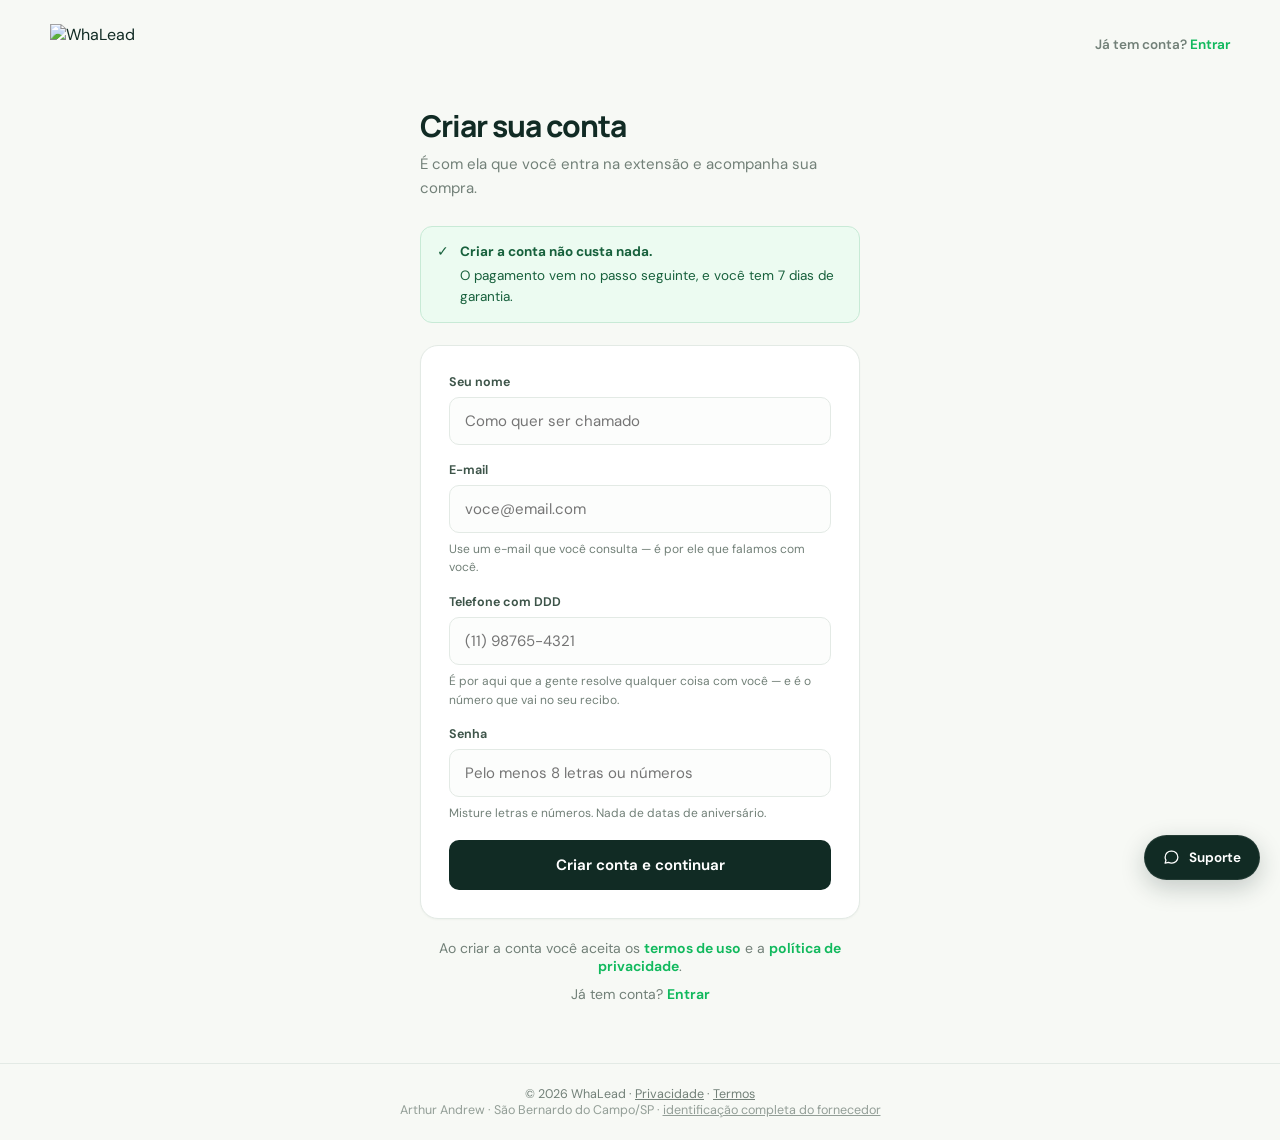
==== criar-conta.html @ dfea1ca1 "Add files via upload" ====
<!doctype html>
<html lang="pt-BR">
<head>
<meta charset="utf-8">
<meta name="viewport" content="width=device-width,initial-scale=1">
<title>Criar conta — WhaLead</title>
<meta name="robots" content="noindex">
<meta name="google" content="notranslate">
<link rel="icon" href="favicon.ico" sizes="any">
<link rel="icon" type="image/png" sizes="192x192" href="icone-192.png">
<link rel="icon" type="image/png" sizes="512x512" href="icone-512.png">
<link rel="apple-touch-icon" href="icone-192.png">
<link rel="stylesheet" href="conta.css">
</head>
<body>
<header>
  <a class="brand" href="index.html"><img src="logo-whalead.png" alt="WhaLead"></a>
  <nav>Já tem conta? <a href="entrar.html" style="color:#11b95d;font-weight:650">Entrar</a></nav>
</header>

<main><div class="caixa">
  <h1>Criar sua conta</h1>
  <p class="sub">É com ela que você entra na extensão e acompanha sua compra.</p>

  <div class="selo"><span>✓</span><span><b>Criar a conta não custa nada.</b>
    O pagamento vem no passo seguinte, e você tem
    <span data-t="garantia">7</span> dias de garantia.</span></div>

  <form id="f" novalidate>
    <div class="erro" id="erro"></div>
    <div class="campo">
      <label for="nome">Seu nome</label>
      <input id="nome" autocomplete="name" placeholder="Como quer ser chamado">
    </div>
    <div class="campo">
      <label for="email">E-mail</label>
      <input id="email" type="email" autocomplete="email" placeholder="voce@email.com" required>
      <p class="dica">Use um e-mail que você consulta — é por ele que falamos com você.</p>
    </div>
    <div class="campo">
      <label for="tel">Telefone com DDD</label>
      <input id="tel" type="tel" inputmode="numeric" autocomplete="tel"
             placeholder="(11) 98765-4321" maxlength="16" required>
      <p class="dica">É por aqui que a gente resolve qualquer coisa com você — e é o
        número que vai no seu recibo.</p>
    </div>
    <div class="campo">
      <label for="senha">Senha</label>
      <input id="senha" type="password" autocomplete="new-password"
             placeholder="Pelo menos 8 letras ou números" required>
      <p class="dica">Misture letras e números. Nada de datas de aniversário.</p>
    </div>
    <button id="bt" type="submit">Criar conta e continuar</button>
  </form>

  <p class="pe">Ao criar a conta você aceita os <a href="termos.html">termos de uso</a>
    e a <a href="privacidade.html">política de privacidade</a>.</p>
  <p class="pe" style="margin-top:10px">Já tem conta?
    <a href="entrar.html">Entrar</a></p>
</div></main>

<footer>© <span data-t="ano">2026</span> WhaLead ·
  <a href="privacidade.html">Privacidade</a> · <a href="termos.html">Termos</a>
  <!-- Decreto 7.962/2013, art. 2º: quem vende tem que estar identificado
       em local de fácil visualização, em toda página que oferta ou fecha. -->
  <br><span style="font-size:12.5px;opacity:.75">Arthur Andrew · São Bernardo do Campo/SP · <a href="termos.html#identificacao">identificação completa do fornecedor</a></span></footer>

<script src="config.js?v=10"></script>
<script src="comum.js?v=10"></script>
<script>
(function () {
  var C = window.WHALEAD_CONFIG || {};
  var f = document.getElementById('f'), bt = document.getElementById('bt'),
      cx = document.getElementById('erro');

  function erro(t) { cx.textContent = t; cx.className = 'erro on';
    bt.disabled = false; bt.textContent = 'Criar conta e continuar'; }

  /* ---- telefone: a pessoa digita só números e a tela formata sozinha ---- */
  var so = function (v) {
    return String(v || '').replace(/\D+/g, '').replace(/^0+/, '')
      .replace(/^55(?=\d{10,11}$)/, '').slice(0, 11);
  };
  function mascara(v) {
    var n = so(v);
    if (n.length <= 2)  return n.length ? '(' + n : '';
    if (n.length <= 6)  return '(' + n.slice(0,2) + ') ' + n.slice(2);
    if (n.length <= 10) return '(' + n.slice(0,2) + ') ' + n.slice(2,6) + '-' + n.slice(6);
    return '(' + n.slice(0,2) + ') ' + n.slice(2,7) + '-' + n.slice(7);
  }
  function problemaDoTelefone(n) {
    if (!n) return 'Escreva seu telefone com DDD.';
    if (n.length < 10) return 'Faltam dígitos no telefone. Escreva o DDD e o número.';
    if (Number(n.slice(0,2)) < 11) return 'Esse DDD não existe. Confira os dois primeiros dígitos.';
    if (n.length === 11 && n[2] !== '9')
      return 'Celular tem 9 na frente do número. Confira, ou tire um dígito se for fixo.';
    if (/^(\d)\1+$/.test(n.slice(2))) return 'Esse número não parece de verdade. Confira.';
    return '';
  }
  var cTel = document.getElementById('tel');
  cTel.addEventListener('input', function () { cTel.value = mascara(cTel.value); });
  cTel.addEventListener('blur', function () { cTel.value = mascara(cTel.value); });

  f.addEventListener('submit', async function (ev) {
    ev.preventDefault();
    cx.className = 'erro';
    var email = document.getElementById('email').value.trim(),
        senha = document.getElementById('senha').value,
        tel   = so(document.getElementById('tel').value);
    if (!email) return erro('Escreva seu e-mail.');
    var ruimTel = problemaDoTelefone(tel);
    if (ruimTel) return erro(ruimTel);
    if (senha.length < 8) return erro('A senha precisa de pelo menos 8 letras ou números.');

    if (!C.api) {   // servidor ainda não publicado: segue direto ao pagamento
      location.href = C.checkoutUrl || 'index.html';
      return;
    }
    bt.disabled = true; bt.textContent = 'Criando…';
    try {
      var r = await fetch(C.api + '/criar-conta', {
        method: 'POST', headers: { 'content-type': 'application/json' },
        body: JSON.stringify({ nome: document.getElementById('nome').value.trim(),
          email: email, telefone: tel, senha: senha, apelido: 'Site' })
      });
      var j = await r.json();
      if (!j.ok) return erro(j.erro === 'ja_existe'
        ? 'Já existe uma conta com esse e-mail. Use "Entrar" ali em cima.'
        : (j.erro || 'Não consegui criar a conta agora. Tente de novo.'));
      localStorage.setItem('wl_sessao', j.sessao);
      localStorage.setItem('wl_email', j.email);
      location.href = 'painel.html?comprar=1';
    } catch (e) {
      erro('Não consegui falar com o servidor. Confira sua internet e tente de novo.');
    }
  });
})();
</script>
</body>
</html>
---- conta.css ----
/* páginas de conta — mesma linguagem visual da página de vendas */
@import url('https://fonts.googleapis.com/css2?family=DM+Sans:wght@400;500;600;700&family=Manrope:wght@600;700;750;800&display=swap');
:root{--green:#64ed92;--bright:#17cb68;--ink:#112b24;--muted:#728078;
  --line:#e3eae5;--cream:#f7f9f5;--bad:#c0392b}
*{box-sizing:border-box}
body{margin:0;color:var(--ink);font-family:'DM Sans',sans-serif;background:var(--cream);
  min-height:100vh;display:grid;grid-template-rows:auto 1fr auto;-webkit-font-smoothing:antialiased}
a{color:inherit;text-decoration:none}
header{height:88px;max-width:1240px;margin:auto;width:100%;display:flex;
  align-items:center;justify-content:space-between;padding:0 30px}
.brand img{height:40px;object-fit:contain;display:block}
header nav{font-size:13.5px;font-weight:600;color:var(--muted)}
header nav a:hover{color:var(--ink)}
main{display:grid;place-items:center;padding:20px 24px 60px;width:100%}
.caixa{width:100%;max-width:440px}
h1{font:750 30px/1.2 Manrope,sans-serif;letter-spacing:-1px;margin:0 0 8px}
.sub{color:var(--muted);font-size:15px;line-height:1.6;margin:0 0 26px}
form,.cartao{background:#fff;border:1px solid var(--line);border-radius:18px;padding:28px;
  box-shadow:0 1px 2px rgba(17,43,36,.04)}
label{display:block;font-size:12.5px;font-weight:650;margin:0 0 7px;color:#3d5449}
.campo{margin-bottom:17px}
input{width:100%;font:inherit;font-size:15px;padding:13px 15px;border:1px solid var(--line);
  border-radius:10px;background:#fcfdfc;color:inherit;transition:border-color .15s}
input:focus{outline:none;border-color:var(--bright);background:#fff;
  box-shadow:0 0 0 3px rgba(23,203,104,.12)}
.dica{font-size:12px;color:var(--muted);margin:7px 0 0;line-height:1.55}
/* O Chrome pinta de azul o campo que ele preenche sozinho e estraga a página.
   Não dá para mudar o fundo direto: só a sombra interna engana o navegador. */
input:-webkit-autofill,input:-webkit-autofill:hover,input:-webkit-autofill:focus{
  -webkit-text-fill-color:var(--ink);-webkit-box-shadow:0 0 0 40px #fcfdfc inset;
  box-shadow:0 0 0 40px #fcfdfc inset;caret-color:var(--ink);
  transition:background-color 9999s ease-in-out 0s}
input:-webkit-autofill:focus{-webkit-box-shadow:0 0 0 40px #fff inset,
  0 0 0 3px rgba(23,203,104,.12);box-shadow:0 0 0 40px #fff inset,
  0 0 0 3px rgba(23,203,104,.12)}
button,.btn{width:100%;border:0;cursor:pointer;font:650 15px 'DM Sans',sans-serif;color:#fff;
  background:var(--ink);border-radius:10px;padding:15px;margin-top:6px;transition:background .18s;
  display:block;text-align:center}
button:hover:not(:disabled),.btn:hover{background:#0b1f1a}
button:disabled{opacity:.55;cursor:progress}
.btn.verde{background:var(--bright)}.btn.verde:hover{background:#14a85b}
.btn.claro{background:#fff;color:var(--ink);border:1px solid var(--line);margin-top:9px}
.btn.claro:hover{background:var(--cream)}
.erro{display:none;background:#fdecea;border:1px solid #f5c6c0;color:var(--bad);
  border-radius:10px;padding:12px 14px;font-size:13.5px;margin-bottom:17px;line-height:1.5}
.erro.on{display:block}
.selo{display:flex;gap:11px;align-items:flex-start;background:#ecfbf1;border:1px solid #c8ead6;
  border-radius:12px;padding:14px 16px;margin-bottom:22px;font-size:13.5px;
  color:#17603c;line-height:1.6}
.selo b{display:block;margin-bottom:2px}
.pe{text-align:center;margin:20px 0 0;font-size:14px;color:var(--muted)}
.pe a{color:#11b95d;font-weight:650}
.esq{text-align:right;margin:-8px 0 17px}
.esq a{font-size:12.5px;color:var(--muted)}
footer{border-top:1px solid var(--line);padding:22px 30px;font-size:12.5px;color:var(--muted);
  text-align:center}
footer a{color:var(--muted);text-decoration:underline}
/* painel */
.pino{display:inline-flex;align-items:center;gap:7px;font-size:12px;font-weight:700;
  padding:6px 13px;border-radius:30px;letter-spacing:.3px}
.p-ativo{background:#ecfbf1;color:#11803f}.p-sem{background:#fdecea;color:var(--bad)}
.p-teste{background:#fff7e6;color:#9a6700}
.cartao h2{font:750 21px Manrope,sans-serif;margin:10px 0 6px;letter-spacing:-.5px}
.cartao h3{font:700 15px Manrope,sans-serif;margin:0 0 14px}
.cartao p{color:var(--muted);margin:0;font-size:14.5px;line-height:1.6}
.cartao+.cartao{margin-top:16px}
dl{display:grid;grid-template-columns:auto 1fr;gap:11px 22px;margin:0;font-size:14.5px}
dt{color:var(--muted)}dd{margin:0;font-weight:600;word-break:break-word}
ol{margin:0;padding-left:20px;color:var(--muted);font-size:14.5px}
ol li{margin-bottom:9px}ol b{color:var(--ink)}
.carregando{text-align:center;padding:70px 0;color:var(--muted)}
.oculto{display:none}
.sairlink{background:none;border:0;color:var(--muted);font:inherit;font-size:13.5px;
  cursor:pointer;padding:8px;width:auto;margin:0}
.sairlink:hover{color:var(--bad);background:none}

/* aviso verde de "deu certo" — usado em esqueci.html e redefinir.html */
.feito{
  display:none; background:#e6fbef; border:1px solid #9fe3bf; color:#0b5c36;
  border-radius:10px; padding:14px 16px; margin:0 0 16px; font-size:14.5px; line-height:1.55;
}
.feito.on{ display:block }
.feito b{ color:#07401f }
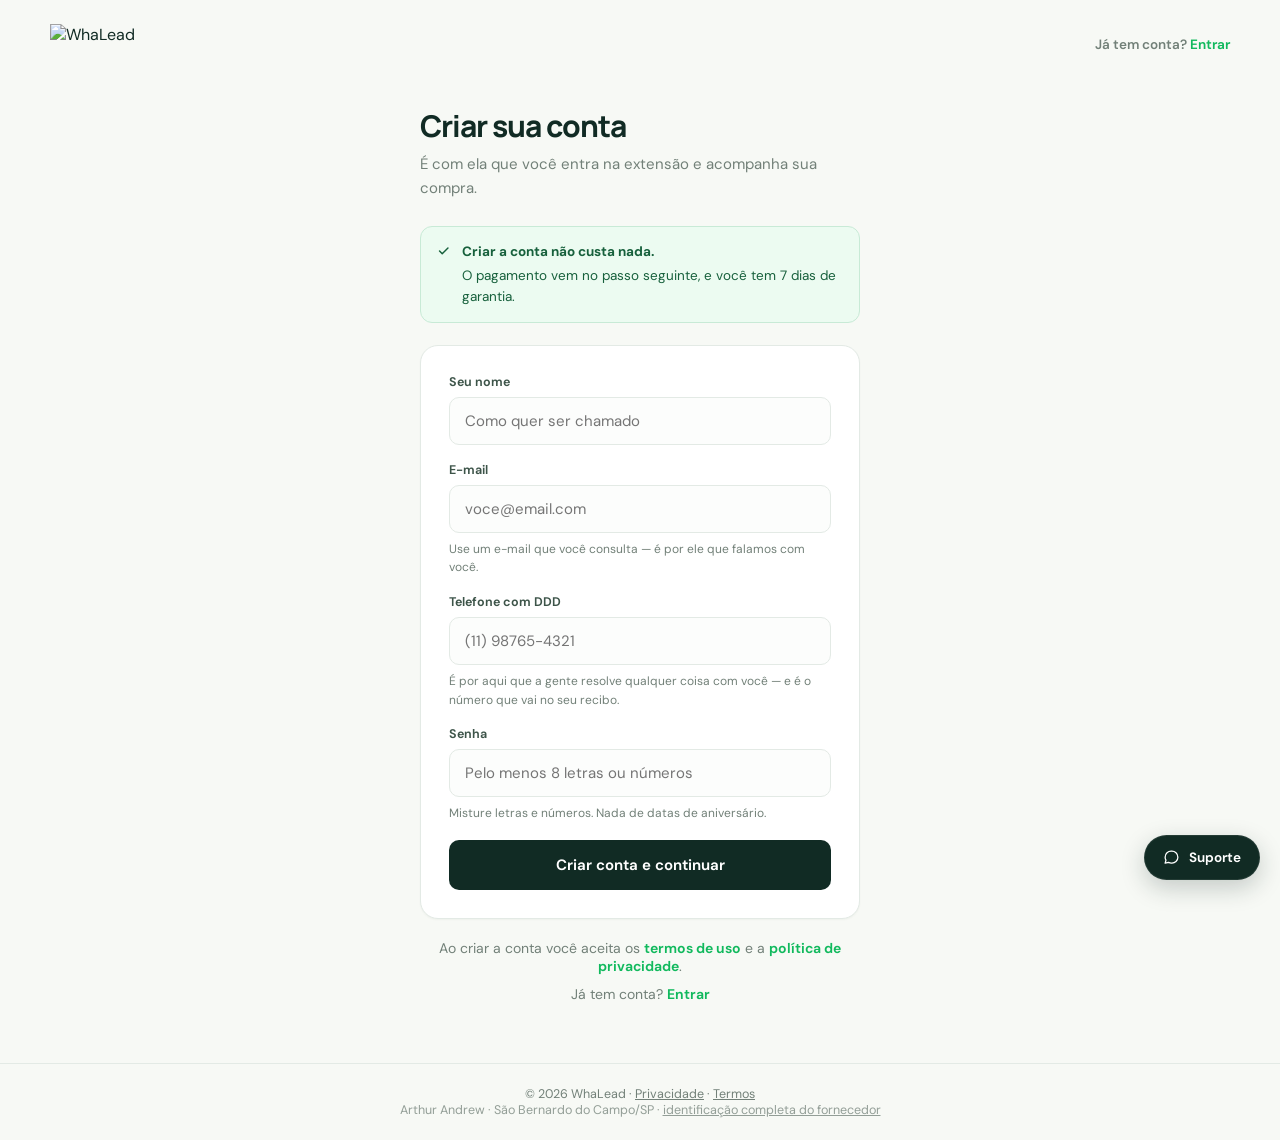
==== commit b46ad73a: "Add files via upload" ====
--- a/criar-conta.html
+++ b/criar-conta.html
@@ -2,19 +2,19 @@
 <html lang="pt-BR">
 <head>
 <meta charset="utf-8">
-<meta name="viewport" content="width=device-width,initial-scale=1">
+<meta name="viewport" content="width=device-width,initial-scale=1,viewport-fit=cover">
 <title>Criar conta — WhaLead</title>
 <meta name="robots" content="noindex">
 <meta name="google" content="notranslate">
 <link rel="icon" href="favicon.ico" sizes="any">
 <link rel="icon" type="image/png" sizes="192x192" href="icone-192.png">
 <link rel="icon" type="image/png" sizes="512x512" href="icone-512.png">
-<link rel="apple-touch-icon" href="icone-192.png">
-<link rel="stylesheet" href="conta.css">
+<link rel="apple-touch-icon" href="icone-192-claro.png">
+<link rel="preconnect" href="https://fonts.googleapis.com"><link rel="preconnect" href="https://fonts.gstatic.com" crossorigin><link rel="stylesheet" href="https://fonts.googleapis.com/css2?family=DM+Sans:wght@400;500;600;700&family=Manrope:wght@600;700;750;800&display=swap"><link rel="stylesheet" href="conta.css">
 </head>
 <body>
 <header>
-  <a class="brand" href="index.html"><img src="logo-whalead.png" alt="WhaLead"></a>
+  <a class="brand" href="index.html"><img src="logo-whalead.png" alt="WhaLead" width="1991" height="659" decoding="async"></a>
   <nav>Já tem conta? <a href="entrar.html" style="color:#11b95d;font-weight:650">Entrar</a></nav>
 </header>
 
@@ -22,7 +22,7 @@
   <h1>Criar sua conta</h1>
   <p class="sub">É com ela que você entra na extensão e acompanha sua compra.</p>
 
-  <div class="selo"><span>✓</span><span><b>Criar a conta não custa nada.</b>
+  <div class="selo"><span><svg class="ic" viewBox="0 0 24 24" fill="none" stroke="currentColor" stroke-width="2.6" stroke-linecap="round" stroke-linejoin="round" aria-hidden="true"><path d="M4.5 12.6 9.3 17.4 19.5 7.2"/></svg></span><span><b>Criar a conta não custa nada.</b>
     O pagamento vem no passo seguinte, e você tem
     <span data-t="garantia">7</span> dias de garantia.</span></div>
 
--- a/conta.css
+++ b/conta.css
@@ -1,19 +1,21 @@
+:root{--fb:-apple-system,BlinkMacSystemFont,'Segoe UI',Roboto,'Helvetica Neue',Arial,sans-serif}
+html{-webkit-text-size-adjust:100%;text-size-adjust:100%}
+a,button{-webkit-tap-highlight-color:rgba(37,211,102,.18)}
 /* páginas de conta — mesma linguagem visual da página de vendas */
-@import url('https://fonts.googleapis.com/css2?family=DM+Sans:wght@400;500;600;700&family=Manrope:wght@600;700;750;800&display=swap');
 :root{--green:#64ed92;--bright:#17cb68;--ink:#112b24;--muted:#728078;
   --line:#e3eae5;--cream:#f7f9f5;--bad:#c0392b}
 *{box-sizing:border-box}
-body{margin:0;color:var(--ink);font-family:'DM Sans',sans-serif;background:var(--cream);
+body{margin:0;color:var(--ink);font-family:'DM Sans',var(--fb);background:var(--cream);
   min-height:100vh;display:grid;grid-template-rows:auto 1fr auto;-webkit-font-smoothing:antialiased}
 a{color:inherit;text-decoration:none}
 header{height:88px;max-width:1240px;margin:auto;width:100%;display:flex;
   align-items:center;justify-content:space-between;padding:0 30px}
-.brand img{height:40px;object-fit:contain;display:block}
+.brand img{height:40px;width:auto;max-width:100%;object-fit:contain;display:block}
 header nav{font-size:13.5px;font-weight:600;color:var(--muted)}
 header nav a:hover{color:var(--ink)}
 main{display:grid;place-items:center;padding:20px 24px 60px;width:100%}
 .caixa{width:100%;max-width:440px}
-h1{font:750 30px/1.2 Manrope,sans-serif;letter-spacing:-1px;margin:0 0 8px}
+h1{font:750 30px/1.2 Manrope,var(--fb);letter-spacing:-1px;margin:0 0 8px}
 .sub{color:var(--muted);font-size:15px;line-height:1.6;margin:0 0 26px}
 form,.cartao{background:#fff;border:1px solid var(--line);border-radius:18px;padding:28px;
   box-shadow:0 1px 2px rgba(17,43,36,.04)}
@@ -60,8 +62,8 @@
   padding:6px 13px;border-radius:30px;letter-spacing:.3px}
 .p-ativo{background:#ecfbf1;color:#11803f}.p-sem{background:#fdecea;color:var(--bad)}
 .p-teste{background:#fff7e6;color:#9a6700}
-.cartao h2{font:750 21px Manrope,sans-serif;margin:10px 0 6px;letter-spacing:-.5px}
-.cartao h3{font:700 15px Manrope,sans-serif;margin:0 0 14px}
+.cartao h2{font:750 21px Manrope,var(--fb);margin:10px 0 6px;letter-spacing:-.5px}
+.cartao h3{font:700 15px Manrope,var(--fb);margin:0 0 14px}
 .cartao p{color:var(--muted);margin:0;font-size:14.5px;line-height:1.6}
 .cartao+.cartao{margin-top:16px}
 dl{display:grid;grid-template-columns:auto 1fr;gap:11px 22px;margin:0;font-size:14.5px}
@@ -72,7 +74,9 @@
 .oculto{display:none}
 .sairlink{background:none;border:0;color:var(--muted);font:inherit;font-size:13.5px;
   cursor:pointer;padding:8px;width:auto;margin:0}
-.sairlink:hover{color:var(--bad);background:none}
+/* Sair não é erro nem perigo: é uma saída comum. Vermelho aqui assustava
+   sem motivo e fugia da paleta verde do site. */
+.sairlink:hover{color:var(--bright);background:none}
 
 /* aviso verde de "deu certo" — usado em esqueci.html e redefinir.html */
 .feito{
@@ -81,3 +85,21 @@
 }
 .feito.on{ display:block }
 .feito b{ color:#07401f }
+
+/* ícones em SVG: o ✓ e o ● eram caracteres, e no celular cada fonte
+   desenhava de um jeito (quando desenhava). Ver index.html.        */
+.ic{width:1em;height:1em;flex:none;vertical-align:-.14em}
+.pino:before{content:'';width:7px;height:7px;border-radius:50%;background:currentColor;flex:none}
+
+/* ---- dedo, não mouse ----------------------------------------------
+   Estas páginas abrem quase sempre no celular, vindas de um link de
+   conversa. Link de 16px de altura é menor que a ponta do polegar: o
+   dedo acerta a linha de cima. Cresce só a ÁREA de toque — o texto
+   continua do mesmo tamanho, e a margem negativa devolve o espaço
+   para o parágrafo não abrir buraco.                                 */
+@media(max-width:860px){
+  a:not(.btn):not(.button){position:relative;padding:13px 2px;margin:-13px 0;
+    display:inline-block}
+  .btn,.button,button[type=submit]{min-height:46px}
+  footer p,.rodape p,.fine{font-size:12px;line-height:1.7}
+}
